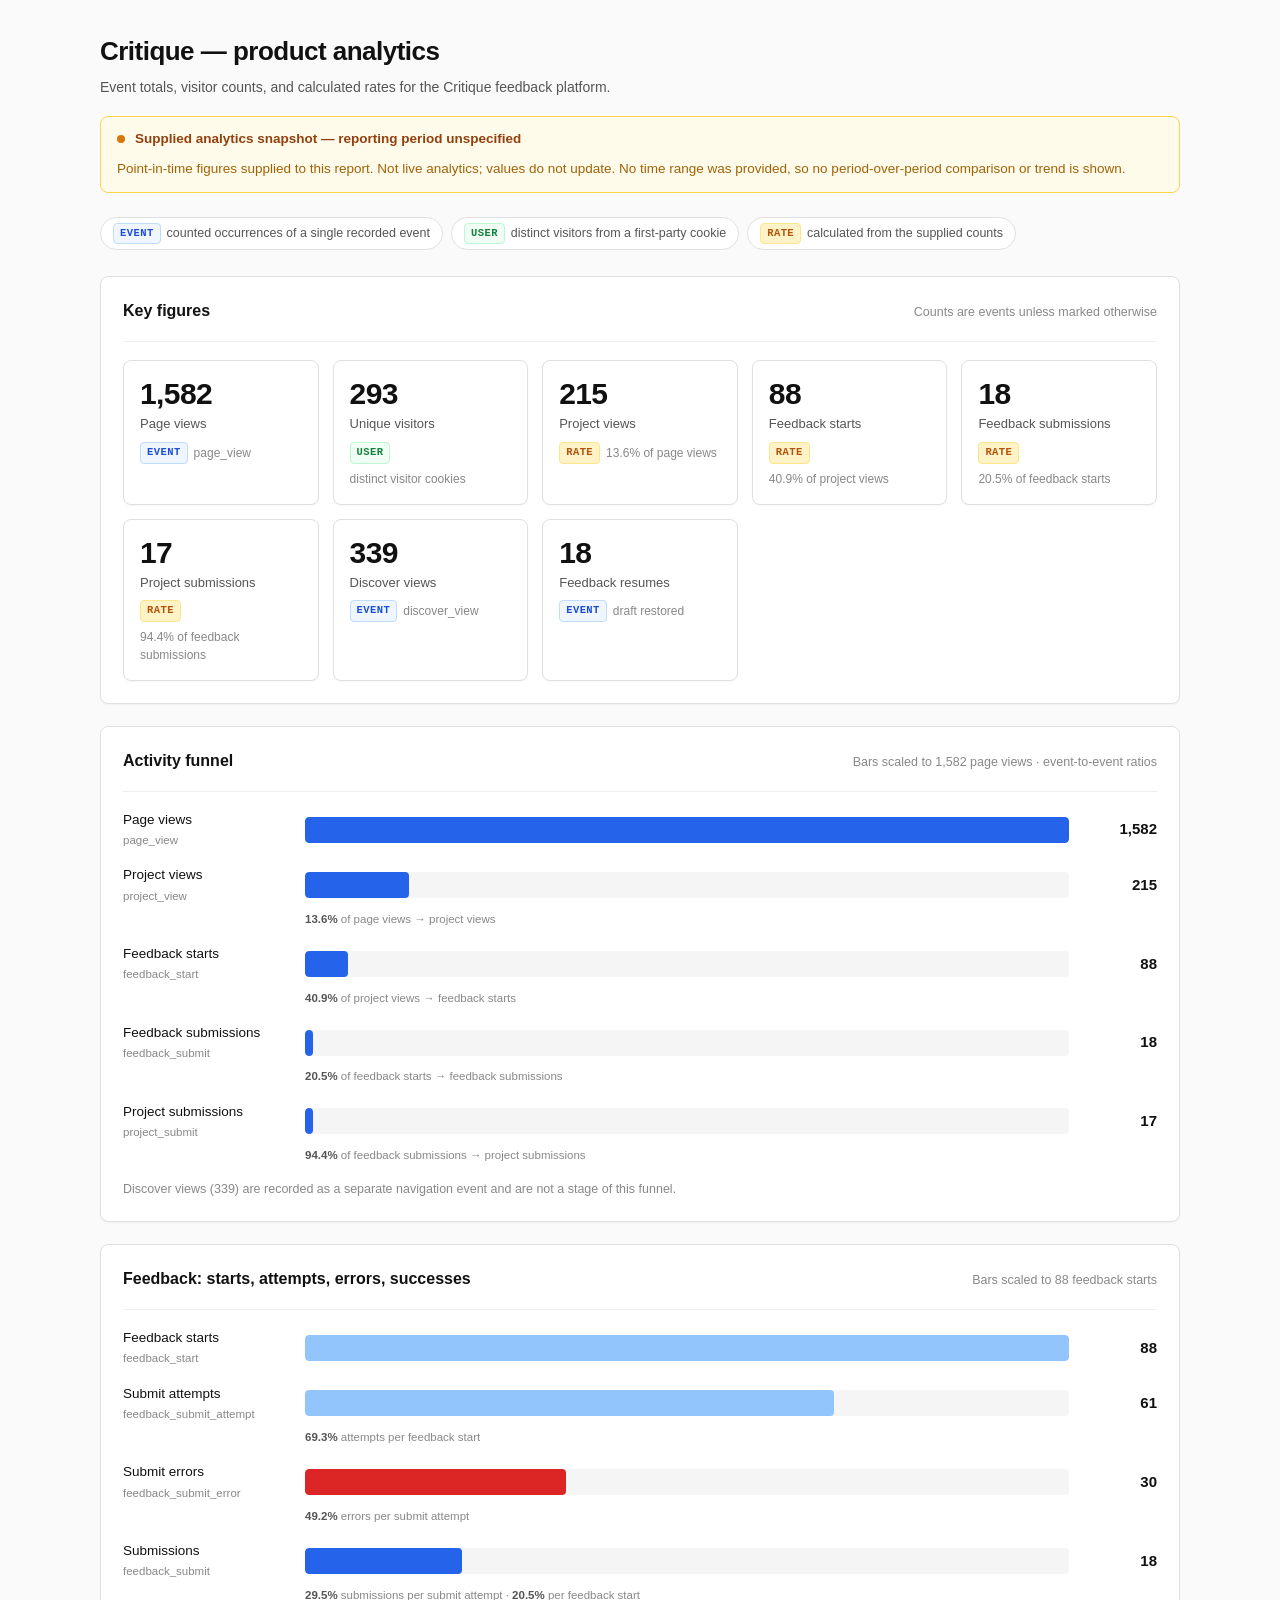
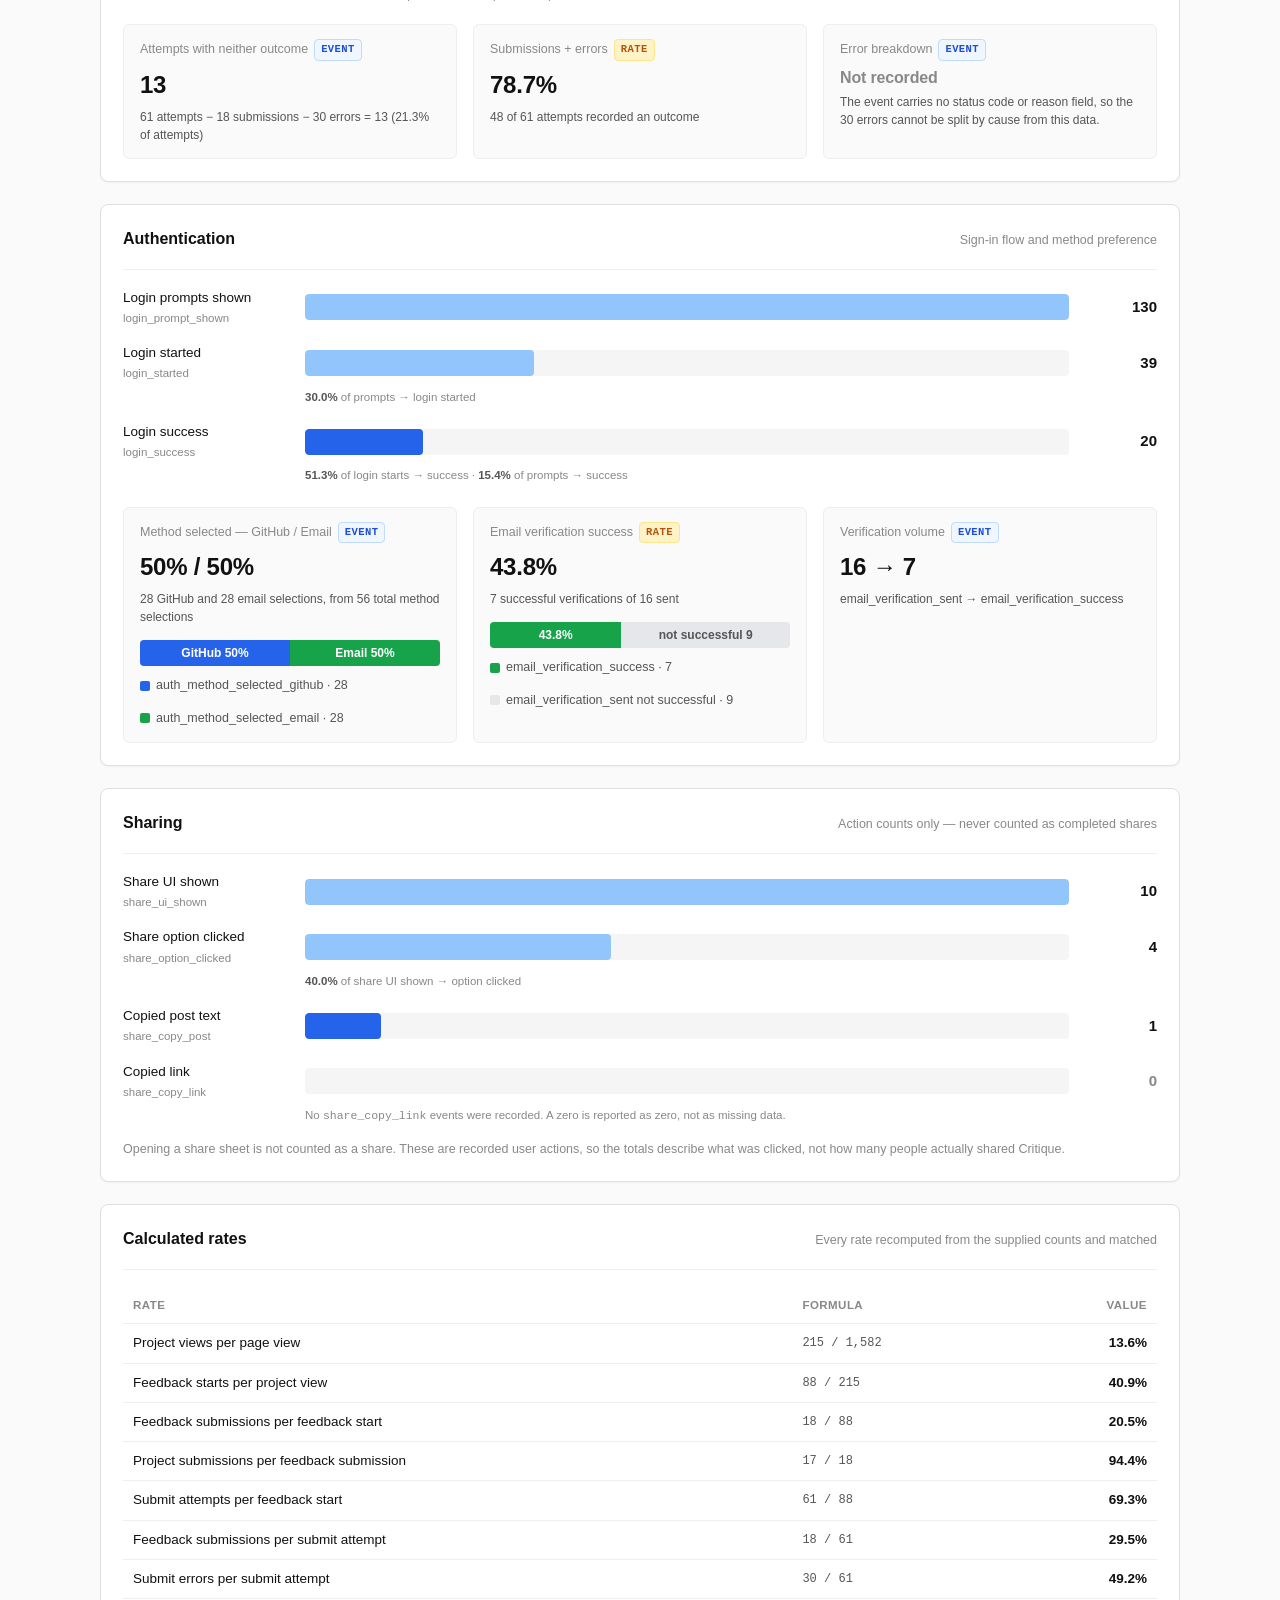
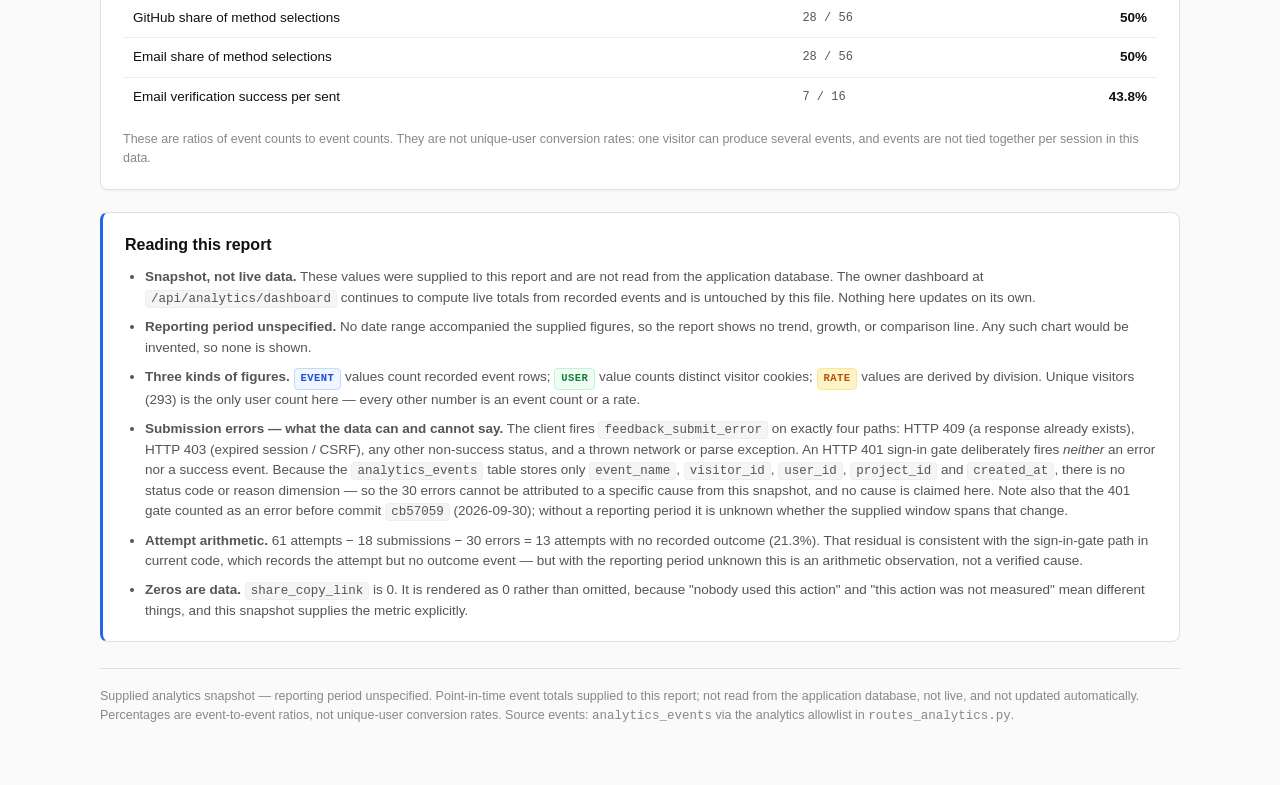
==== docs/analytics-snapshot.html @ 3dfa5a40 "docs: add supplied analytics snapshot report Adds a self-contained, responsive HTML report visualizi" ====
<!DOCTYPE html>
<html lang="en">
<head>
<meta charset="utf-8">
<meta name="viewport" content="width=device-width, initial-scale=1">
<title>Critique — supplied analytics snapshot</title>
<style>
  :root {
    --background: #fafafa;
    --surface: #ffffff;
    --surface-muted: #f5f5f5;
    --text-primary: #111111;
    --text-secondary: #555555;
    --text-muted: #888888;
    --border: #e0e0e0;
    --border-light: #eeeeee;
    --accent: #2563eb;
    --success: #16a34a;
    --danger: #dc2626;
    --warning: #d97706;
    --radius-sm: 4px;
    --radius-md: 6px;
    --radius-lg: 8px;
    --shadow-sm: 0 1px 2px rgba(0, 0, 0, 0.04);
    --shadow-md: 0 2px 8px rgba(0, 0, 0, 0.06);
    --font-sans: -apple-system, BlinkMacSystemFont, 'Segoe UI', Roboto, 'Helvetica Neue', Arial, sans-serif;
    --font-mono: ui-monospace, SFMono-Regular, 'SF Mono', Menlo, Consolas, monospace;
  }

  * { box-sizing: border-box; }

  body {
    margin: 0;
    padding: 32px 20px 64px;
    background: var(--background);
    color: var(--text-primary);
    font-family: var(--font-sans);
    font-size: 15px;
    line-height: 1.5;
    -webkit-font-smoothing: antialiased;
  }

  .wrap { max-width: 1080px; margin: 0 auto; }

  h1 {
    font-size: 26px;
    font-weight: 700;
    letter-spacing: -0.02em;
    margin: 0 0 6px;
  }

  h2 {
    font-size: 16px;
    font-weight: 600;
    margin: 0 0 4px;
  }

  .subtitle {
    color: var(--text-secondary);
    font-size: 14px;
    margin: 0 0 18px;
  }

  /* Snapshot banner — the required label, kept prominent. */
  .snapshot-banner {
    display: flex;
    flex-wrap: wrap;
    align-items: center;
    gap: 10px;
    background: #fffbeb;
    border: 1px solid #fcd34d;
    color: #92400e;
    border-radius: var(--radius-lg);
    padding: 12px 16px;
    font-size: 13.5px;
    font-weight: 600;
    margin-bottom: 24px;
  }

  .snapshot-banner .dot {
    width: 8px;
    height: 8px;
    border-radius: 50%;
    background: var(--warning);
    flex: none;
  }

  .snapshot-banner .full { font-weight: 600; }

  .snapshot-banner .extra {
    font-weight: 400;
    color: #a16207;
  }

  /* Legend distinguishing the three measurement kinds. */
  .legend {
    display: flex;
    flex-wrap: wrap;
    gap: 8px;
    margin-bottom: 26px;
  }

  .kind {
    display: inline-flex;
    align-items: center;
    gap: 6px;
    background: var(--surface);
    border: 1px solid var(--border);
    border-radius: 999px;
    padding: 5px 12px;
    font-size: 12.5px;
    color: var(--text-secondary);
  }

  .tag {
    display: inline-block;
    font-family: var(--font-mono);
    font-size: 10.5px;
    font-weight: 700;
    letter-spacing: 0.04em;
    text-transform: uppercase;
    padding: 2px 6px;
    border-radius: var(--radius-sm);
    border: 1px solid transparent;
    white-space: nowrap;
  }

  .tag-event  { background: #eff6ff; color: #1d4ed8; border-color: #bfdbfe; }
  .tag-user   { background: #f0fdf4; color: #15803d; border-color: #bbf7d0; }
  .tag-rate   { background: #fef3c7; color: #b45309; border-color: #fde68a; }

  .section {
    background: var(--surface);
    border: 1px solid var(--border);
    border-radius: var(--radius-lg);
    box-shadow: var(--shadow-sm);
    padding: 22px;
    margin-bottom: 22px;
  }

  .section-head {
    display: flex;
    flex-wrap: wrap;
    align-items: baseline;
    justify-content: space-between;
    gap: 8px;
    margin-bottom: 18px;
    padding-bottom: 14px;
    border-bottom: 1px solid var(--border-light);
  }

  .section-note {
    font-size: 12.5px;
    color: var(--text-muted);
  }

  /* ---------- KPI cards ---------- */
  .kpis {
    display: grid;
    grid-template-columns: repeat(auto-fit, minmax(190px, 1fr));
    gap: 14px;
  }

  .kpi {
    background: var(--surface);
    border: 1px solid var(--border);
    border-radius: var(--radius-lg);
    padding: 16px;
    box-shadow: var(--shadow-sm);
  }

  .kpi .value {
    font-size: 30px;
    font-weight: 700;
    letter-spacing: -0.02em;
    line-height: 1.1;
    color: var(--text-primary);
  }

  .kpi .label {
    font-size: 13px;
    color: var(--text-secondary);
    margin-top: 4px;
  }

  .kpi .sub {
    font-size: 12px;
    color: var(--text-muted);
    margin-top: 8px;
    display: flex;
    align-items: center;
    gap: 6px;
    flex-wrap: wrap;
  }

  /* ---------- Funnel / bar rows ---------- */
  .rows { display: flex; flex-direction: column; gap: 16px; }

  .row {
    display: grid;
    grid-template-columns: 168px 1fr 74px;
    align-items: center;
    gap: 14px;
  }

  .row .name {
    font-size: 13.5px;
    color: var(--text-primary);
    font-weight: 500;
  }

  .row .name small {
    display: block;
    font-weight: 400;
    font-size: 11.5px;
    color: var(--text-muted);
    margin-top: 2px;
  }

  .track {
    background: var(--surface-muted);
    border-radius: var(--radius-sm);
    height: 26px;
    overflow: hidden;
    position: relative;
  }

  .bar {
    height: 100%;
    background: var(--accent);
    border-radius: var(--radius-sm);
    min-width: 3px;
  }

  .bar.is-error { background: var(--danger); }
  .bar.is-muted { background: #93c5fd; }
  .bar.is-zero  { background: transparent; min-width: 0; }

  .row .amount {
    text-align: right;
    font-size: 15px;
    font-weight: 700;
    font-variant-numeric: tabular-nums;
  }

  .row .amount.zero { color: var(--text-muted); }

  /* Connector labels carrying the rate between stages. */
  .link-rate {
    grid-column: 2 / 4;
    font-size: 11.5px;
    color: var(--text-muted);
    margin-top: -8px;
  }

  .link-rate b { color: var(--text-secondary); font-weight: 600; }

  /* ---------- Metric grids (auth / share) ---------- */
  .metric-grid {
    display: grid;
    grid-template-columns: repeat(auto-fit, minmax(215px, 1fr));
    gap: 16px;
  }

  .metric {
    border: 1px solid var(--border-light);
    border-radius: var(--radius-md);
    padding: 14px 16px;
    background: var(--background);
  }

  .metric .m-label {
    font-size: 12.5px;
    color: var(--text-muted);
    display: flex;
    align-items: center;
    gap: 6px;
    flex-wrap: wrap;
  }

  .metric .m-value {
    font-size: 24px;
    font-weight: 700;
    letter-spacing: -0.01em;
    margin-top: 6px;
    font-variant-numeric: tabular-nums;
  }

  .metric .m-value.is-zero { color: var(--text-muted); }

  .metric .m-sub {
    font-size: 12px;
    color: var(--text-secondary);
    margin-top: 5px;
  }

  /* Stacked split bar (auth method share). */
  .split {
    display: flex;
    height: 26px;
    border-radius: var(--radius-sm);
    overflow: hidden;
    margin-top: 14px;
    background: var(--surface-muted);
  }

  .split .seg {
    display: flex;
    align-items: center;
    justify-content: center;
    color: #fff;
    font-size: 12px;
    font-weight: 600;
    min-width: 0;
  }

  .split .seg.gh  { background: var(--accent); }
  .split .seg.em  { background: var(--success); }

  .split-key {
    display: flex;
    flex-wrap: wrap;
    gap: 14px;
    margin-top: 10px;
    font-size: 12.5px;
    color: var(--text-secondary);
  }

  .split-key span { display: inline-flex; align-items: center; gap: 6px; }

  .swatch {
    width: 10px;
    height: 10px;
    border-radius: 2px;
    display: inline-block;
    flex: none;
  }

  .swatch.gh { background: var(--accent); }
  .swatch.em { background: var(--success); }
  .swatch.er { background: var(--danger); }
  .swatch.su { background: var(--success); }
  .swatch.wa { background: var(--warning); }

  /* ---------- Rates table ---------- */
  table {
    width: 100%;
    border-collapse: collapse;
    font-size: 13.5px;
  }

  th, td {
    text-align: left;
    padding: 9px 10px;
    border-bottom: 1px solid var(--border-light);
  }

  th {
    font-size: 11.5px;
    text-transform: uppercase;
    letter-spacing: 0.04em;
    color: var(--text-muted);
    font-weight: 600;
  }

  td.num {
    text-align: right;
    font-variant-numeric: tabular-nums;
    font-weight: 700;
    white-space: nowrap;
  }

  td.formula {
    font-family: var(--font-mono);
    font-size: 12px;
    color: var(--text-secondary);
  }

  tr:last-child td { border-bottom: none; }

  /* ---------- Notes ---------- */
  .notes {
    background: var(--surface);
    border: 1px solid var(--border);
    border-left: 3px solid var(--accent);
    border-radius: var(--radius-lg);
    padding: 20px 22px;
    font-size: 13.5px;
    color: var(--text-secondary);
  }

  .notes h2 { color: var(--text-primary); margin-bottom: 10px; }

  .notes ul { margin: 0; padding-left: 20px; }
  .notes li { margin-bottom: 9px; }
  .notes li:last-child { margin-bottom: 0; }

  .notes code {
    font-family: var(--font-mono);
    font-size: 12.5px;
    background: var(--surface-muted);
    border: 1px solid var(--border-light);
    border-radius: var(--radius-sm);
    padding: 1px 5px;
  }

  footer {
    margin-top: 26px;
    padding-top: 18px;
    border-top: 1px solid var(--border);
    font-size: 12.5px;
    color: var(--text-muted);
  }

  @media (max-width: 720px) {
    body { padding: 22px 14px 48px; }
    .section { padding: 18px 16px; }
    .row {
      grid-template-columns: 1fr auto;
      gap: 6px 12px;
    }
    .row .name { grid-column: 1 / -1; }
    .row .amount { grid-column: 2; grid-row: 2; }
    .row .track { grid-column: 1; grid-row: 2; }
    .link-rate { grid-column: 1 / -1; margin-top: 0; }
    .kpi .value { font-size: 26px; }
    table, thead, tbody, th, td, tr { display: block; }
    thead { display: none; }
    tr {
      border-bottom: 1px solid var(--border-light);
      padding: 8px 0;
    }
    tr:last-child { border-bottom: none; }
    td { border: none; padding: 3px 0; }
    td.num { text-align: left; font-size: 15px; }
    td[data-col]::before {
      content: attr(data-col) ": ";
      color: var(--text-muted);
      font-weight: 500;
      font-family: var(--font-sans);
      font-size: 12.5px;
    }
    td.formula::before { font-family: var(--font-sans); }
  }
</style>
</head>
<body>
<div class="wrap">

  <h1>Critique — product analytics</h1>
  <p class="subtitle">Event totals, visitor counts, and calculated rates for the Critique feedback platform.</p>

  <div class="snapshot-banner">
    <span class="dot" aria-hidden="true"></span>
    <span class="full">Supplied analytics snapshot — reporting period unspecified</span>
    <span class="extra">Point-in-time figures supplied to this report. Not live analytics; values do not update. No time range was provided, so no period-over-period comparison or trend is shown.</span>
  </div>

  <div class="legend" aria-label="How each figure is measured">
    <span class="kind"><span class="tag tag-event">event</span> counted occurrences of a single recorded event</span>
    <span class="kind"><span class="tag tag-user">user</span> distinct visitors from a first-party cookie</span>
    <span class="kind"><span class="tag tag-rate">rate</span> calculated from the supplied counts</span>
  </div>

  <!-- ===================== KPI CARDS ===================== -->
  <section class="section">
    <div class="section-head">
      <h2>Key figures</h2>
      <span class="section-note">Counts are events unless marked otherwise</span>
    </div>
    <div class="kpis">
      <div class="kpi">
        <div class="value">1,582</div>
        <div class="label">Page views</div>
        <div class="sub"><span class="tag tag-event">event</span> page_view</div>
      </div>
      <div class="kpi">
        <div class="value">293</div>
        <div class="label">Unique visitors</div>
        <div class="sub"><span class="tag tag-user">user</span> distinct visitor cookies</div>
      </div>
      <div class="kpi">
        <div class="value">215</div>
        <div class="label">Project views</div>
        <div class="sub"><span class="tag tag-rate">rate</span> 13.6% of page views</div>
      </div>
      <div class="kpi">
        <div class="value">88</div>
        <div class="label">Feedback starts</div>
        <div class="sub"><span class="tag tag-rate">rate</span> 40.9% of project views</div>
      </div>
      <div class="kpi">
        <div class="value">18</div>
        <div class="label">Feedback submissions</div>
        <div class="sub"><span class="tag tag-rate">rate</span> 20.5% of feedback starts</div>
      </div>
      <div class="kpi">
        <div class="value">17</div>
        <div class="label">Project submissions</div>
        <div class="sub"><span class="tag tag-rate">rate</span> 94.4% of feedback submissions</div>
      </div>
      <div class="kpi">
        <div class="value">339</div>
        <div class="label">Discover views</div>
        <div class="sub"><span class="tag tag-event">event</span> discover_view</div>
      </div>
      <div class="kpi">
        <div class="value">18</div>
        <div class="label">Feedback resumes</div>
        <div class="sub"><span class="tag tag-event">event</span> draft restored</div>
      </div>
    </div>
  </section>

  <!-- ===================== ACTIVITY FUNNEL ===================== -->
  <section class="section">
    <div class="section-head">
      <h2>Activity funnel</h2>
      <span class="section-note">Bars scaled to 1,582 page views · event-to-event ratios</span>
    </div>
    <div class="rows">

      <div class="row">
        <div class="name">Page views <small>page_view</small></div>
        <div class="track"><div class="bar" style="width:100%"></div></div>
        <div class="amount">1,582</div>
      </div>

      <div class="row">
        <div class="name">Project views <small>project_view</small></div>
        <div class="track"><div class="bar" style="width:13.6%"></div></div>
        <div class="amount">215</div>
        <div class="link-rate"><b>13.6%</b> of page views → project views</div>
      </div>

      <div class="row">
        <div class="name">Feedback starts <small>feedback_start</small></div>
        <div class="track"><div class="bar" style="width:5.6%"></div></div>
        <div class="amount">88</div>
        <div class="link-rate"><b>40.9%</b> of project views → feedback starts</div>
      </div>

      <div class="row">
        <div class="name">Feedback submissions <small>feedback_submit</small></div>
        <div class="track"><div class="bar" style="width:1.1%"></div></div>
        <div class="amount">18</div>
        <div class="link-rate"><b>20.5%</b> of feedback starts → feedback submissions</div>
      </div>

      <div class="row">
        <div class="name">Project submissions <small>project_submit</small></div>
        <div class="track"><div class="bar" style="width:1.1%"></div></div>
        <div class="amount">17</div>
        <div class="link-rate"><b>94.4%</b> of feedback submissions → project submissions</div>
      </div>

    </div>
    <p class="section-note" style="margin-top:16px;margin-bottom:0;">
      Discover views (339) are recorded as a separate navigation event and are not a stage of this funnel.
    </p>
  </section>

  <!-- ===================== FEEDBACK OUTCOME CHART ===================== -->
  <section class="section">
    <div class="section-head">
      <h2>Feedback: starts, attempts, errors, successes</h2>
      <span class="section-note">Bars scaled to 88 feedback starts</span>
    </div>
    <div class="rows">

      <div class="row">
        <div class="name">Feedback starts <small>feedback_start</small></div>
        <div class="track"><div class="bar is-muted" style="width:100%"></div></div>
        <div class="amount">88</div>
      </div>

      <div class="row">
        <div class="name">Submit attempts <small>feedback_submit_attempt</small></div>
        <div class="track"><div class="bar is-muted" style="width:69.3%"></div></div>
        <div class="amount">61</div>
        <div class="link-rate"><b>69.3%</b> attempts per feedback start</div>
      </div>

      <div class="row">
        <div class="name">Submit errors <small>feedback_submit_error</small></div>
        <div class="track"><div class="bar is-error" style="width:34.1%"></div></div>
        <div class="amount">30</div>
        <div class="link-rate"><b>49.2%</b> errors per submit attempt</div>
      </div>

      <div class="row">
        <div class="name">Submissions <small>feedback_submit</small></div>
        <div class="track"><div class="bar" style="width:20.5%"></div></div>
        <div class="amount">18</div>
        <div class="link-rate"><b>29.5%</b> submissions per submit attempt · <b>20.5%</b> per feedback start</div>
      </div>

    </div>

    <div class="metric-grid" style="margin-top:20px;">
      <div class="metric">
        <div class="m-label">Attempts with neither outcome <span class="tag tag-event">event</span></div>
        <div class="m-value">13</div>
        <div class="m-sub">61 attempts − 18 submissions − 30 errors = 13 (21.3% of attempts)</div>
      </div>
      <div class="metric">
        <div class="m-label">Submissions + errors <span class="tag tag-rate">rate</span></div>
        <div class="m-value">78.7%</div>
        <div class="m-sub">48 of 61 attempts recorded an outcome</div>
      </div>
      <div class="metric">
        <div class="m-label">Error breakdown <span class="tag tag-event">event</span></div>
        <div class="m-value is-zero" style="font-size:16px;line-height:1.35;">Not recorded</div>
        <div class="m-sub">The event carries no status code or reason field, so the 30 errors cannot be split by cause from this data.</div>
      </div>
    </div>
  </section>

  <!-- ===================== AUTHENTICATION ===================== -->
  <section class="section">
    <div class="section-head">
      <h2>Authentication</h2>
      <span class="section-note">Sign-in flow and method preference</span>
    </div>

    <div class="rows">
      <div class="row">
        <div class="name">Login prompts shown <small>login_prompt_shown</small></div>
        <div class="track"><div class="bar is-muted" style="width:100%"></div></div>
        <div class="amount">130</div>
      </div>
      <div class="row">
        <div class="name">Login started <small>login_started</small></div>
        <div class="track"><div class="bar is-muted" style="width:30%"></div></div>
        <div class="amount">39</div>
        <div class="link-rate"><b>30.0%</b> of prompts → login started</div>
      </div>
      <div class="row">
        <div class="name">Login success <small>login_success</small></div>
        <div class="track"><div class="bar" style="width:15.4%"></div></div>
        <div class="amount">20</div>
        <div class="link-rate"><b>51.3%</b> of login starts → success · <b>15.4%</b> of prompts → success</div>
      </div>
    </div>

    <div class="metric-grid" style="margin-top:22px;">
      <div class="metric" style="grid-column: span 1;">
        <div class="m-label">Method selected — GitHub / Email <span class="tag tag-event">event</span></div>
        <div class="m-value">50% / 50%</div>
        <div class="m-sub">28 GitHub and 28 email selections, from 56 total method selections</div>
        <div class="split" role="img" aria-label="GitHub 50 percent, Email 50 percent of 56 method selections">
          <div class="seg gh" style="width:50%">GitHub 50%</div>
          <div class="seg em" style="width:50%">Email 50%</div>
        </div>
        <div class="split-key">
          <span><i class="swatch gh"></i> auth_method_selected_github · 28</span>
          <span><i class="swatch em"></i> auth_method_selected_email · 28</span>
        </div>
      </div>

      <div class="metric">
        <div class="m-label">Email verification success <span class="tag tag-rate">rate</span></div>
        <div class="m-value">43.8%</div>
        <div class="m-sub">7 successful verifications of 16 sent</div>
        <div class="split" role="img" aria-label="Email verification success 43.8 percent">
          <div class="seg em" style="width:43.8%">43.8%</div>
          <div class="seg" style="width:56.2%;background:#e5e7eb;color:#555;">not successful 9</div>
        </div>
        <div class="split-key">
          <span><i class="swatch em"></i> email_verification_success · 7</span>
          <span><i class="swatch" style="background:#e5e7eb;"></i> email_verification_sent not successful · 9</span>
        </div>
      </div>

      <div class="metric">
        <div class="m-label">Verification volume <span class="tag tag-event">event</span></div>
        <div class="m-value">16 → 7</div>
        <div class="m-sub">email_verification_sent → email_verification_success</div>
      </div>
    </div>
  </section>

  <!-- ===================== SHARING ===================== -->
  <section class="section">
    <div class="section-head">
      <h2>Sharing</h2>
      <span class="section-note">Action counts only — never counted as completed shares</span>
    </div>
    <div class="rows">
      <div class="row">
        <div class="name">Share UI shown <small>share_ui_shown</small></div>
        <div class="track"><div class="bar is-muted" style="width:100%"></div></div>
        <div class="amount">10</div>
      </div>
      <div class="row">
        <div class="name">Share option clicked <small>share_option_clicked</small></div>
        <div class="track"><div class="bar is-muted" style="width:40%"></div></div>
        <div class="amount">4</div>
        <div class="link-rate"><b>40.0%</b> of share UI shown → option clicked</div>
      </div>
      <div class="row">
        <div class="name">Copied post text <small>share_copy_post</small></div>
        <div class="track"><div class="bar" style="width:10%"></div></div>
        <div class="amount">1</div>
      </div>
      <div class="row">
        <div class="name">Copied link <small>share_copy_link</small></div>
        <div class="track"><div class="bar is-zero"></div></div>
        <div class="amount zero">0</div>
        <div class="link-rate">No <code>share_copy_link</code> events were recorded. A zero is reported as zero, not as missing data.</div>
      </div>
    </div>
    <p class="section-note" style="margin-top:16px;margin-bottom:0;">
      Opening a share sheet is not counted as a share. These are recorded user actions, so the totals
      describe what was clicked, not how many people actually shared Critique.
    </p>
  </section>

  <!-- ===================== RATES TABLE ===================== -->
  <section class="section">
    <div class="section-head">
      <h2>Calculated rates</h2>
      <span class="section-note">Every rate recomputed from the supplied counts and matched</span>
    </div>
    <table>
      <thead>
        <tr>
          <th>Rate</th>
          <th>Formula</th>
          <th style="text-align:right;">Value</th>
        </tr>
      </thead>
      <tbody>
        <tr>
          <td data-col="Rate">Project views per page view</td>
          <td class="formula" data-col="Formula">215 / 1,582</td>
          <td class="num" data-col="Value">13.6%</td>
        </tr>
        <tr>
          <td data-col="Rate">Feedback starts per project view</td>
          <td class="formula" data-col="Formula">88 / 215</td>
          <td class="num" data-col="Value">40.9%</td>
        </tr>
        <tr>
          <td data-col="Rate">Feedback submissions per feedback start</td>
          <td class="formula" data-col="Formula">18 / 88</td>
          <td class="num" data-col="Value">20.5%</td>
        </tr>
        <tr>
          <td data-col="Rate">Project submissions per feedback submission</td>
          <td class="formula" data-col="Formula">17 / 18</td>
          <td class="num" data-col="Value">94.4%</td>
        </tr>
        <tr>
          <td data-col="Rate">Submit attempts per feedback start</td>
          <td class="formula" data-col="Formula">61 / 88</td>
          <td class="num" data-col="Value">69.3%</td>
        </tr>
        <tr>
          <td data-col="Rate">Feedback submissions per submit attempt</td>
          <td class="formula" data-col="Formula">18 / 61</td>
          <td class="num" data-col="Value">29.5%</td>
        </tr>
        <tr>
          <td data-col="Rate">Submit errors per submit attempt</td>
          <td class="formula" data-col="Formula">30 / 61</td>
          <td class="num" data-col="Value">49.2%</td>
        </tr>
        <tr>
          <td data-col="Rate">GitHub share of method selections</td>
          <td class="formula" data-col="Formula">28 / 56</td>
          <td class="num" data-col="Value">50%</td>
        </tr>
        <tr>
          <td data-col="Rate">Email share of method selections</td>
          <td class="formula" data-col="Formula">28 / 56</td>
          <td class="num" data-col="Value">50%</td>
        </tr>
        <tr>
          <td data-col="Rate">Email verification success per sent</td>
          <td class="formula" data-col="Formula">7 / 16</td>
          <td class="num" data-col="Value">43.8%</td>
        </tr>
      </tbody>
    </table>
    <p class="section-note" style="margin-top:14px;margin-bottom:0;">
      These are ratios of event counts to event counts. They are not unique-user conversion rates:
      one visitor can produce several events, and events are not tied together per session in this data.
    </p>
  </section>

  <!-- ===================== NOTES ===================== -->
  <section class="notes">
    <h2>Reading this report</h2>
    <ul>
      <li>
        <strong>Snapshot, not live data.</strong> These values were supplied to this report and are not read
        from the application database. The owner dashboard at <code>/api/analytics/dashboard</code> continues to
        compute live totals from recorded events and is untouched by this file. Nothing here updates on its own.
      </li>
      <li>
        <strong>Reporting period unspecified.</strong> No date range accompanied the supplied figures, so the report
        shows no trend, growth, or comparison line. Any such chart would be invented, so none is shown.
      </li>
      <li>
        <strong>Three kinds of figures.</strong> <span class="tag tag-event">event</span> values count recorded event
        rows; <span class="tag tag-user">user</span> value counts distinct visitor cookies; <span class="tag tag-rate">rate</span>
        values are derived by division. Unique visitors (293) is the only user count here — every other number is an event count or a rate.
      </li>
      <li>
        <strong>Submission errors — what the data can and cannot say.</strong> The client fires
        <code>feedback_submit_error</code> on exactly four paths: HTTP 409 (a response already exists), HTTP 403
        (expired session / CSRF), any other non-success status, and a thrown network or parse exception. An HTTP 401
        sign-in gate deliberately fires <em>neither</em> an error nor a success event. Because the
        <code>analytics_events</code> table stores only <code>event_name</code>, <code>visitor_id</code>,
        <code>user_id</code>, <code>project_id</code> and <code>created_at</code>, there is no status code or reason
        dimension — so the 30 errors cannot be attributed to a specific cause from this snapshot, and no cause is
        claimed here. Note also that the 401 gate counted as an error before commit <code>cb57059</code>
        (2026-09-30); without a reporting period it is unknown whether the supplied window spans that change.
      </li>
      <li>
        <strong>Attempt arithmetic.</strong> 61 attempts − 18 submissions − 30 errors = 13 attempts with no recorded
        outcome (21.3%). That residual is consistent with the sign-in-gate path in current code, which records the
        attempt but no outcome event — but with the reporting period unknown this is an arithmetic observation, not a verified cause.
      </li>
      <li>
        <strong>Zeros are data.</strong> <code>share_copy_link</code> is 0. It is rendered as 0 rather than omitted,
        because "nobody used this action" and "this action was not measured" mean different things, and this snapshot
        supplies the metric explicitly.
      </li>
    </ul>
  </section>

  <footer>
    Supplied analytics snapshot — reporting period unspecified. Point-in-time event totals supplied to this report;
    not read from the application database, not live, and not updated automatically. Percentages are event-to-event
    ratios, not unique-user conversion rates. Source events: <code>analytics_events</code> via the analytics
    allowlist in <code>routes_analytics.py</code>.
  </footer>

</div>
</body>
</html>
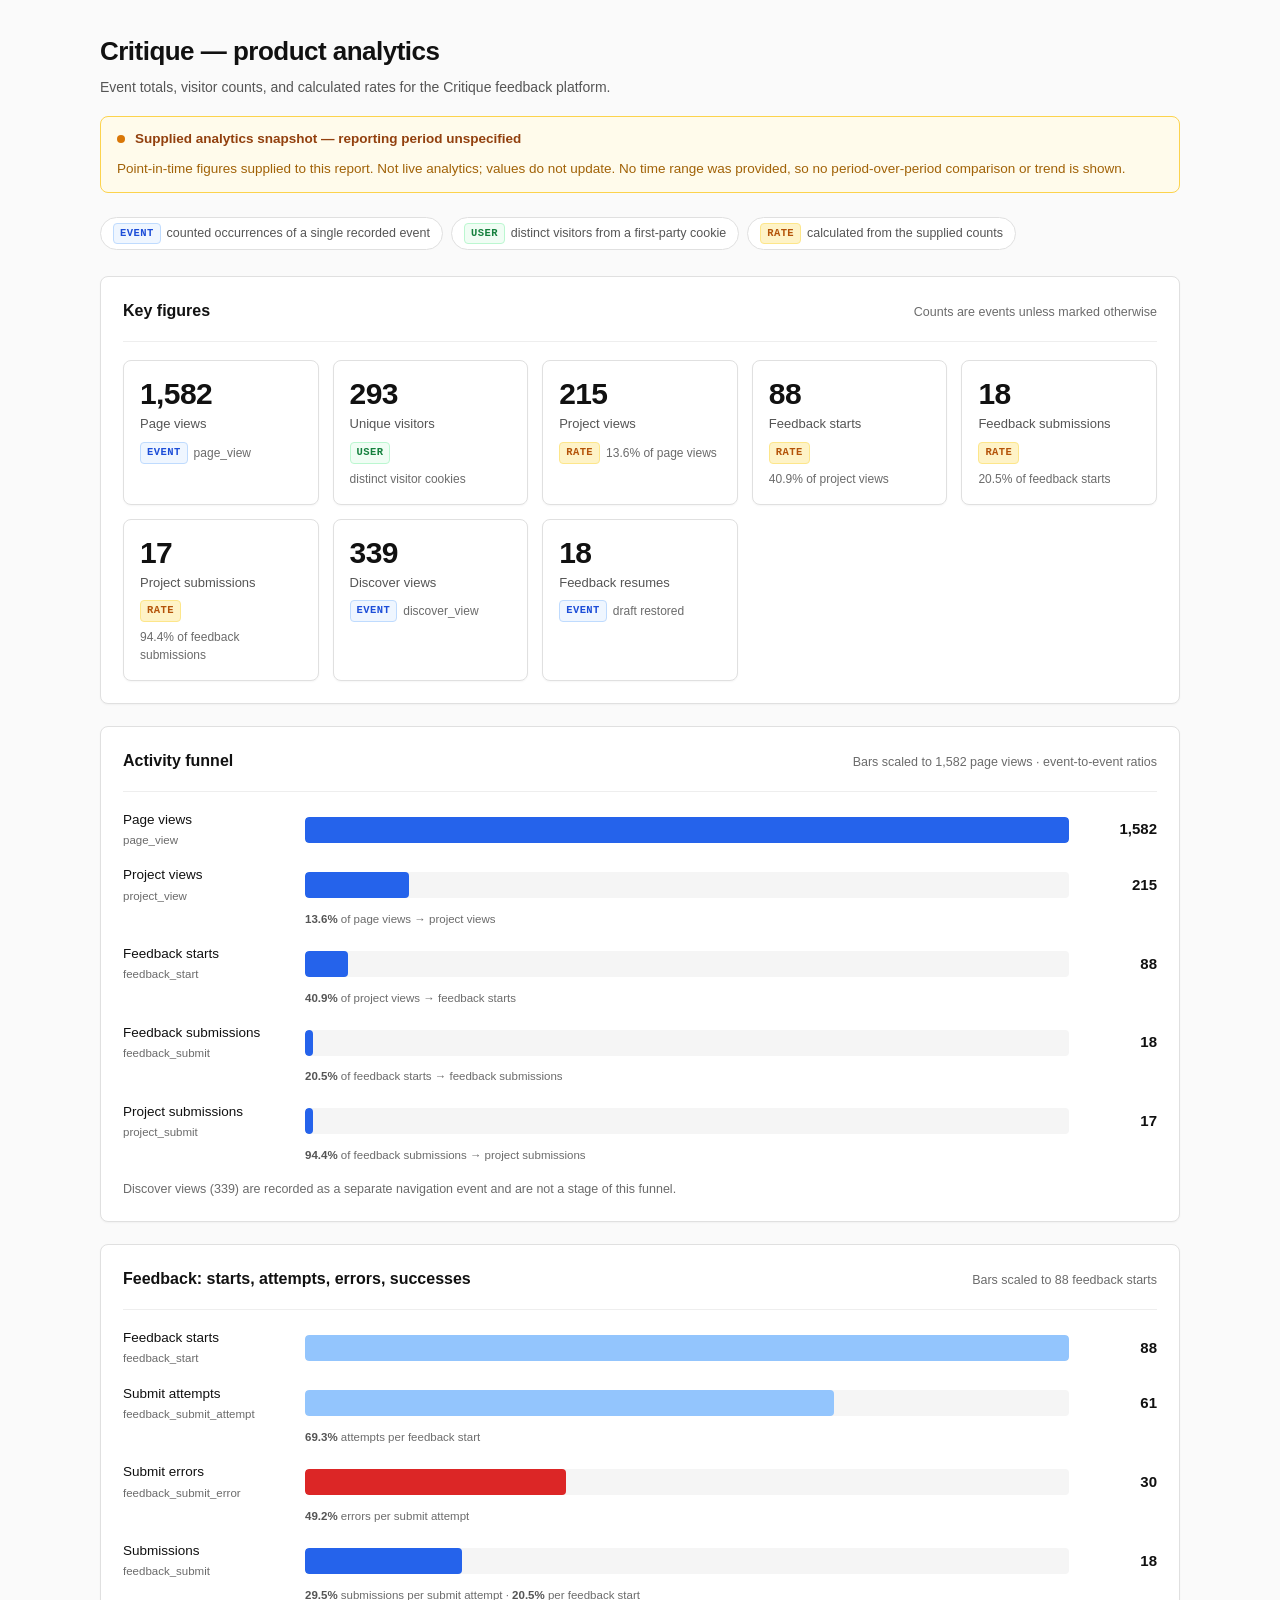
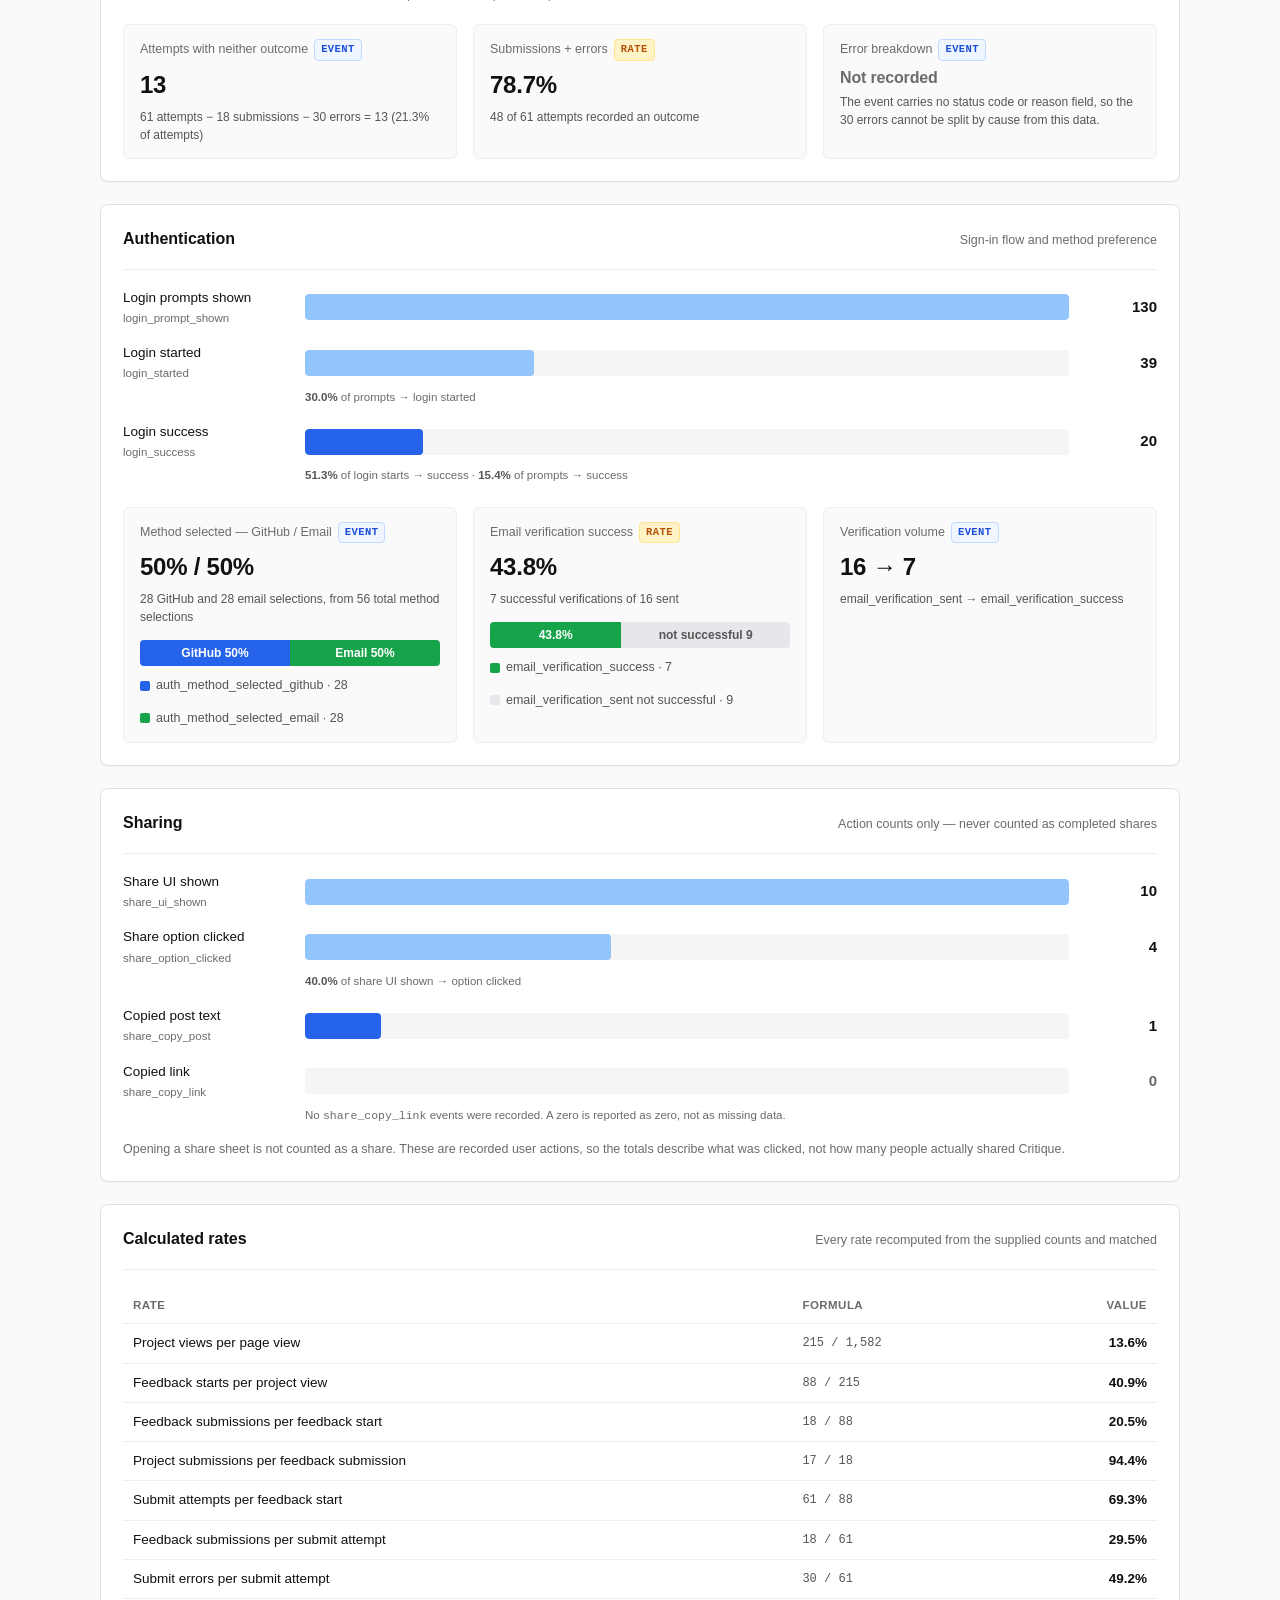
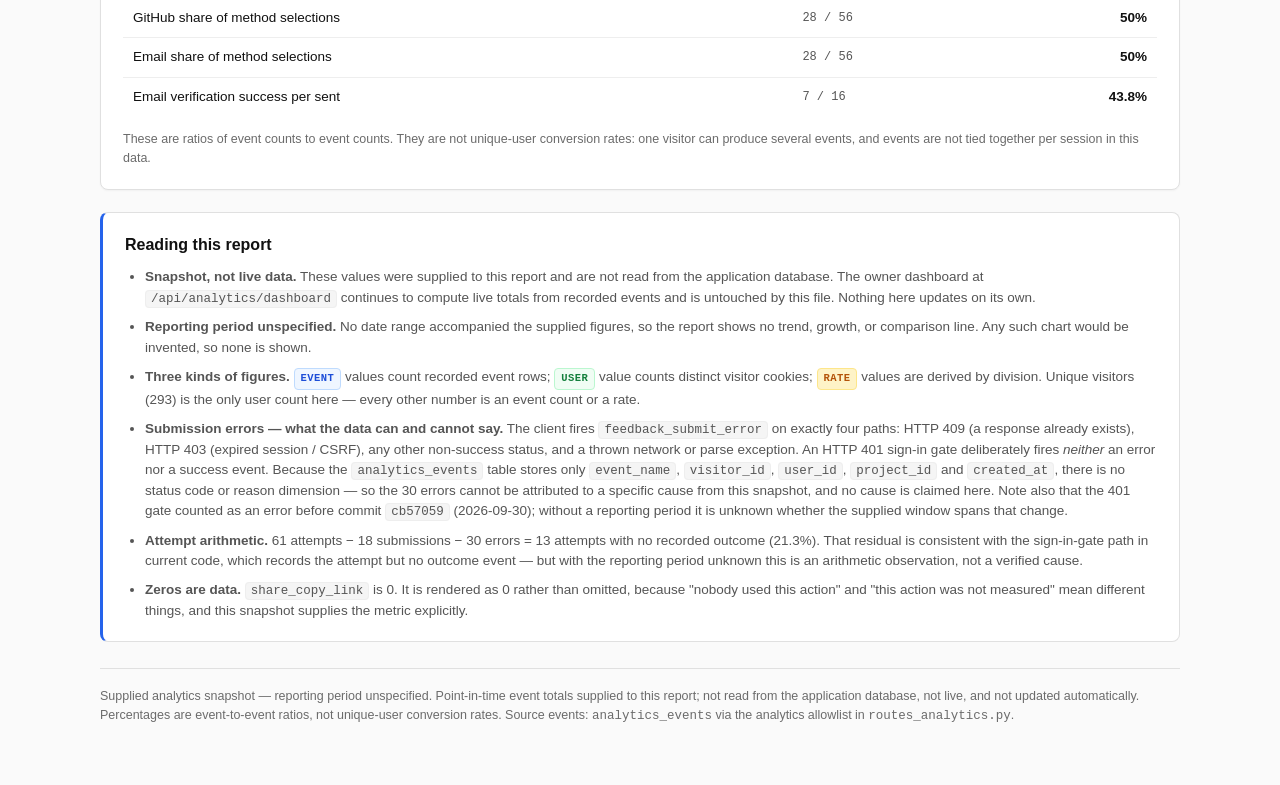
==== commit 1d5a6618: "fix(a11y): update analytics snapshot muted text contrast" ====
--- a/docs/analytics-snapshot.html
+++ b/docs/analytics-snapshot.html
@@ -11,7 +11,7 @@
     --surface-muted: #f5f5f5;
     --text-primary: #111111;
     --text-secondary: #555555;
-    --text-muted: #888888;
+    --text-muted: #6b6b6b;
     --border: #e0e0e0;
     --border-light: #eeeeee;
     --accent: #2563eb;
